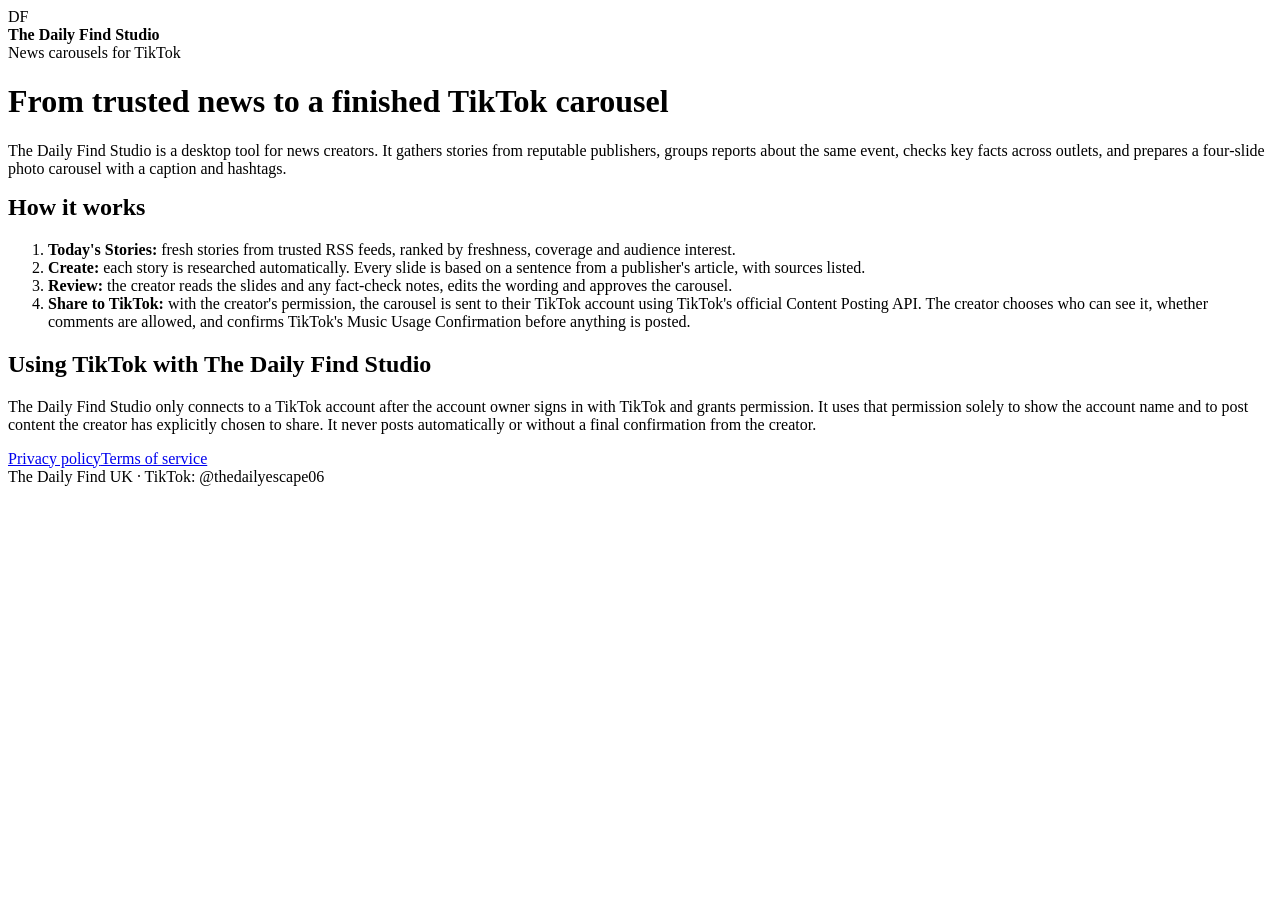
==== index.html @ 521245dc "Update index.html" ====
<!doctype html>
<html lang="en-GB">
<head>
<meta charset="utf-8">
<meta name="viewport" content="width=device-width, initial-scale=1">
<title>The Daily Find Studio</title>
<meta name="description" content="The Daily Find Studio turns trusted news reports into fact-checked TikTok photo carousels.">
<link rel="stylesheet" href="style.css">
</head>
<body>
<main>
<header><div class="mark">DF</div><div><strong>The Daily Find Studio</strong><div class="muted">News carousels for TikTok</div></div></header>
<h1>From trusted news to a finished TikTok carousel</h1>
<p>The Daily Find Studio is a desktop tool for news creators. It gathers stories from reputable publishers, groups reports about the same event, checks key facts across outlets, and prepares a four-slide photo carousel with a caption and hashtags.</p>
<div class="card">
<h2 style="margin-top:0">How it works</h2>
<ol>
<li><b>Today's Stories:</b> fresh stories from trusted RSS feeds, ranked by freshness, coverage and audience interest.</li>
<li><b>Create:</b> each story is researched automatically. Every slide is based on a sentence from a publisher's article, with sources listed.</li>
<li><b>Review:</b> the creator reads the slides and any fact-check notes, edits the wording and approves the carousel.</li>
<li><b>Share to TikTok:</b> with the creator's permission, the carousel is sent to their TikTok account using TikTok's official Content Posting API. The creator chooses who can see it, whether comments are allowed, and confirms TikTok's Music Usage Confirmation before anything is posted.</li>
</ol>
</div>
<h2>Using TikTok with The Daily Find Studio</h2>
<p>The Daily Find Studio only connects to a TikTok account after the account owner signs in with TikTok and grants permission. It uses that permission solely to show the account name and to post content the creator has explicitly chosen to share. It never posts automatically or without a final confirmation from the creator.</p>
<nav><a href="privacy.html">Privacy policy</a><a href="terms.html">Terms of service</a></nav>
<footer>The Daily Find UK · TikTok: @thedailyescape06</footer>
</main>
</body>
</html>
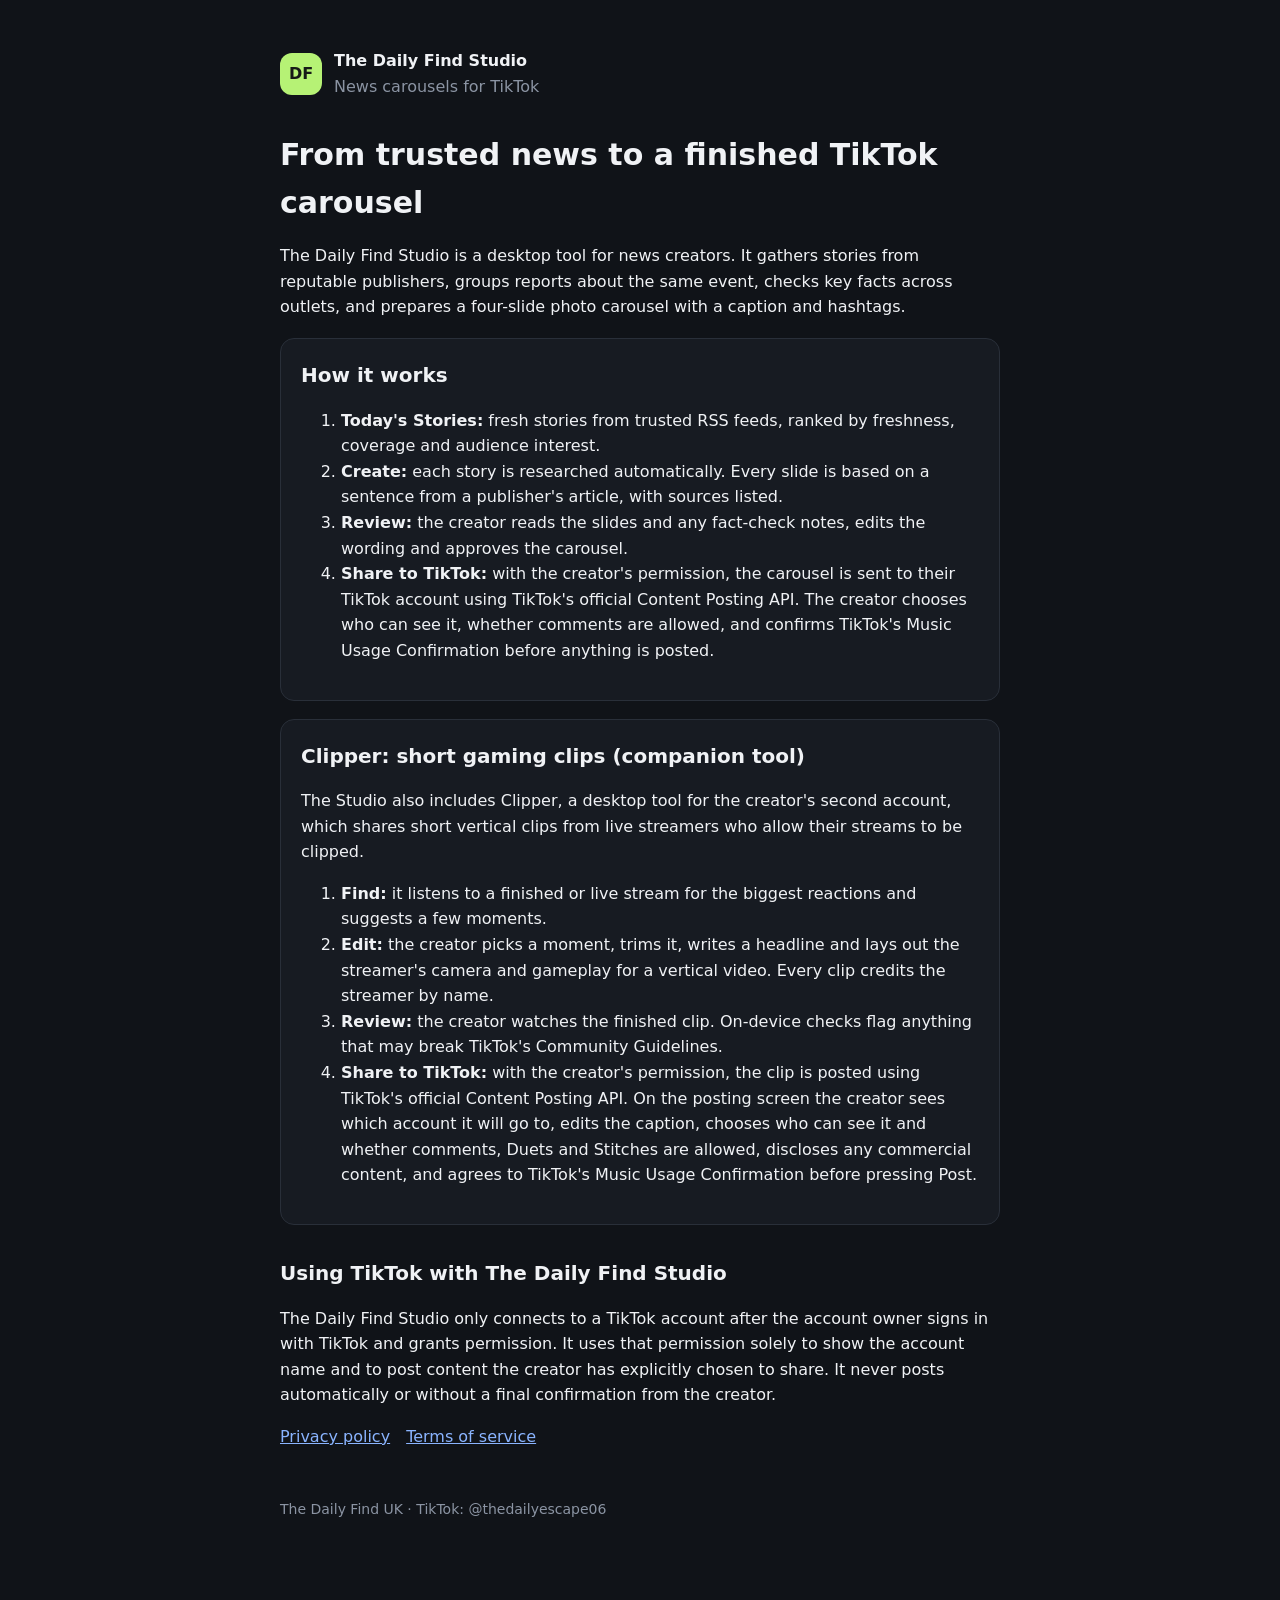
==== commit 3a7a8cd0: "Update index.html" ====
--- a/index.html
+++ b/index.html
@@ -21,6 +21,16 @@
 <li><b>Share to TikTok:</b> with the creator's permission, the carousel is sent to their TikTok account using TikTok's official Content Posting API. The creator chooses who can see it, whether comments are allowed, and confirms TikTok's Music Usage Confirmation before anything is posted.</li>
 </ol>
 </div>
+<div class="card">
+<h2 style="margin-top:0">Clipper: short gaming clips (companion tool)</h2>
+<p>The Studio also includes Clipper, a desktop tool for the creator's second account, which shares short vertical clips from live streamers who allow their streams to be clipped.</p>
+<ol>
+<li><b>Find:</b> it listens to a finished or live stream for the biggest reactions and suggests a few moments.</li>
+<li><b>Edit:</b> the creator picks a moment, trims it, writes a headline and lays out the streamer's camera and gameplay for a vertical video. Every clip credits the streamer by name.</li>
+<li><b>Review:</b> the creator watches the finished clip. On-device checks flag anything that may break TikTok's Community Guidelines.</li>
+<li><b>Share to TikTok:</b> with the creator's permission, the clip is posted using TikTok's official Content Posting API. On the posting screen the creator sees which account it will go to, edits the caption, chooses who can see it and whether comments, Duets and Stitches are allowed, discloses any commercial content, and agrees to TikTok's Music Usage Confirmation before pressing Post.</li>
+</ol>
+</div>
 <h2>Using TikTok with The Daily Find Studio</h2>
 <p>The Daily Find Studio only connects to a TikTok account after the account owner signs in with TikTok and grants permission. It uses that permission solely to show the account name and to post content the creator has explicitly chosen to share. It never posts automatically or without a final confirmation from the creator.</p>
 <nav><a href="privacy.html">Privacy policy</a><a href="terms.html">Terms of service</a></nav>
--- a/style.css
+++ b/style.css
@@ -0,0 +1,11 @@
+:root{--bg:#101318;--panel:#171b22;--line:#292f39;--text:#f0f2f5;--muted:#8b94a3;--mint:#b6f275}
+*{box-sizing:border-box}
+body{margin:0;background:var(--bg);color:var(--text);font:16px/1.6 'Segoe UI',system-ui,-apple-system,sans-serif}
+main{max-width:760px;margin:0 auto;padding:48px 20px 80px}
+header{display:flex;align-items:center;gap:12px;margin-bottom:32px}
+.mark{width:42px;height:42px;border-radius:12px;background:var(--mint);color:#161a17;display:grid;place-items:center;font-weight:800}
+h1{font-size:30px;margin:0 0 8px}h2{font-size:20px;margin-top:32px}
+a{color:#8ab4ff}.muted{color:var(--muted)}
+.card{background:var(--panel);border:1px solid var(--line);border-radius:14px;padding:20px;margin:18px 0}
+nav a{margin-right:16px}
+footer{margin-top:48px;color:var(--muted);font-size:14px}
